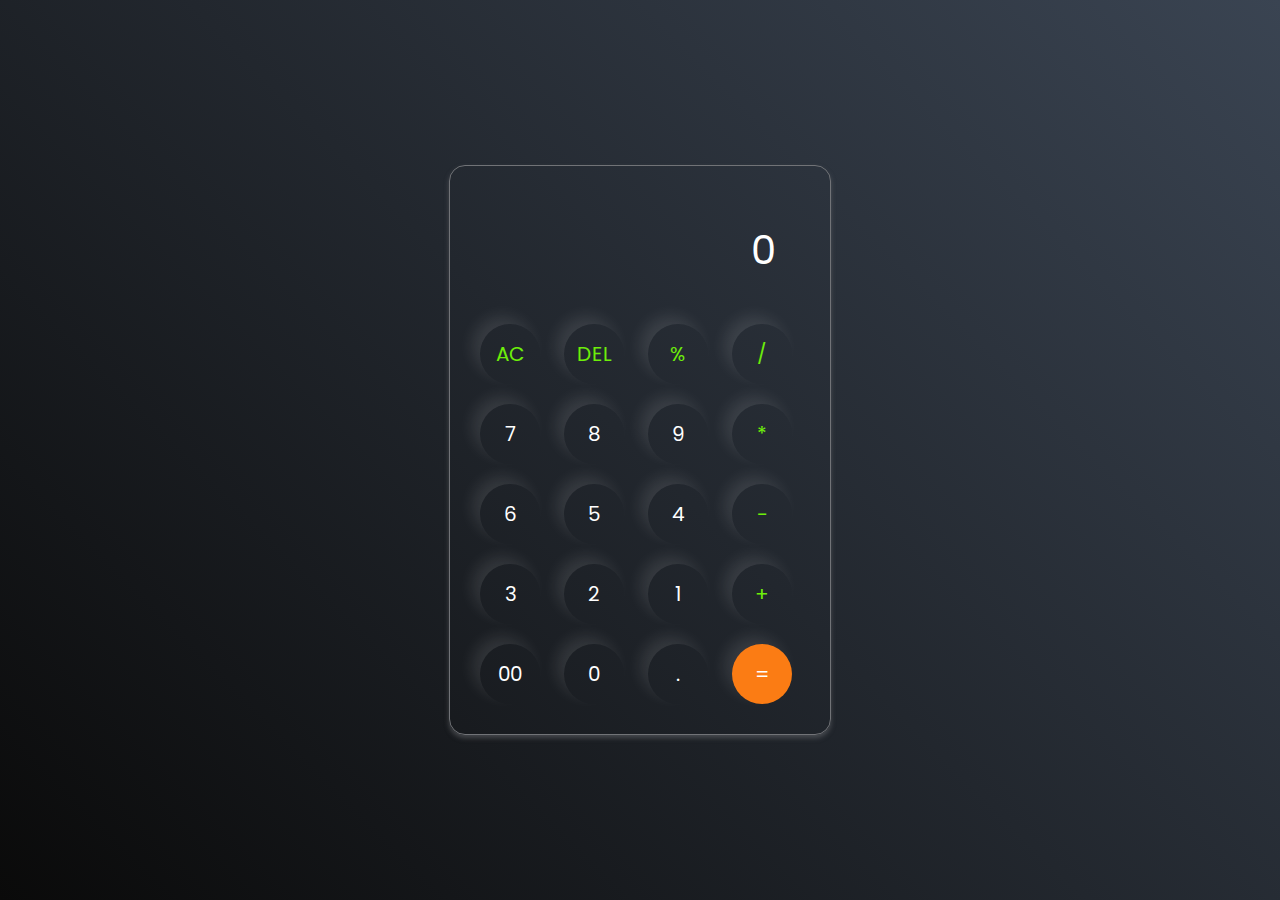
==== calculator/index.html @ 0c6b7f9a "Add files via upload" ====
<!DOCTYPE html>
<html lang="en">
<head>
    <meta charset="UTF-8">
    <meta name="viewport" content="width=device-width, initial-scale=1.0">
    <title>Calculator</title>
    <link rel="stylesheet" href="style.css">
</head>
<body>

    <div class="calculator">
    <input type="text" placeholder="0" id="inputbox">

    <div>
        <button class="operator">AC</button>
        <button class="operator">DEL</button>
        <button class="operator">%</button>
        <button class="operator">/</button>
    </div>
    <div>
        <button>7</button>
        <button>8</button>
        <button>9</button>
        <button class="operator">*</button>
    </div>
    <div>
        <button>6</button>
        <button>5</button>
        <button>4</button>
        <button class="operator">-</button>
    </div>
    <div>
        <button>3</button>
        <button>2</button>
        <button>1</button>
        <button class="operator">+</button>
    </div>
    <div>
        <button>00</button>
        <button>0</button>
        <button>.</button>
        <button class="eqlbtn">=</button>
    </div>
    </div>
    
    <script src="jvs.js"></script>
</body>
</html>
---- calculator/style.css ----
@import url('https://fonts.googleapis.com/css2?family=Poppins:ital,wght@0,100;0,200;0,300;0,400;0,500;0,600;0,700;0,800;0,900;1,100;1,200;1,300;1,400;1,500;1,600;1,700;1,800;1,900&display=swap');

*{
    margin: 0;
    padding: 0;
    box-sizing: border-box;
    font-family: "Poppins", serif;
}

body{
    width: 100%;
    height: 100vh;
    display: flex;
    justify-content: center;
    align-items: center;
    background: linear-gradient(45deg, #0a0a0a,#3a4452);
}

.calculator{
    border: 1px solid #717377;
    border-radius: 16px;
    padding: 20px;
    background: transparent;
    box-shadow: 0px 3px 5px rgb(113, 115, 119, 0.5);
}

input{
    width: 320px;
    border: none;
    padding: 24px;
    margin: 10px;
    background: transparent;
    box-shadow: 0px 3px 18px rgbs(84, 84, 84, 0.1);
    font-size:40px ;
    text-align: right;
    cursor: pointer;
}

input::placeholder{
    color: #fff;
}

button{
    width: 60px;
    height: 60px;
    margin: 10px;
    border-radius: 50%;
    border: none;
    background: transparent;
    color: #ffffff;
    font-size: 20px;
    box-shadow: -8px -8px 15px rgb(255, 255, 255, 0.1);
    cursor: pointer;
}

.eqlbtn{
    background-color: #fb7c14;
}

.operator{
    color: #6dee0a;
}
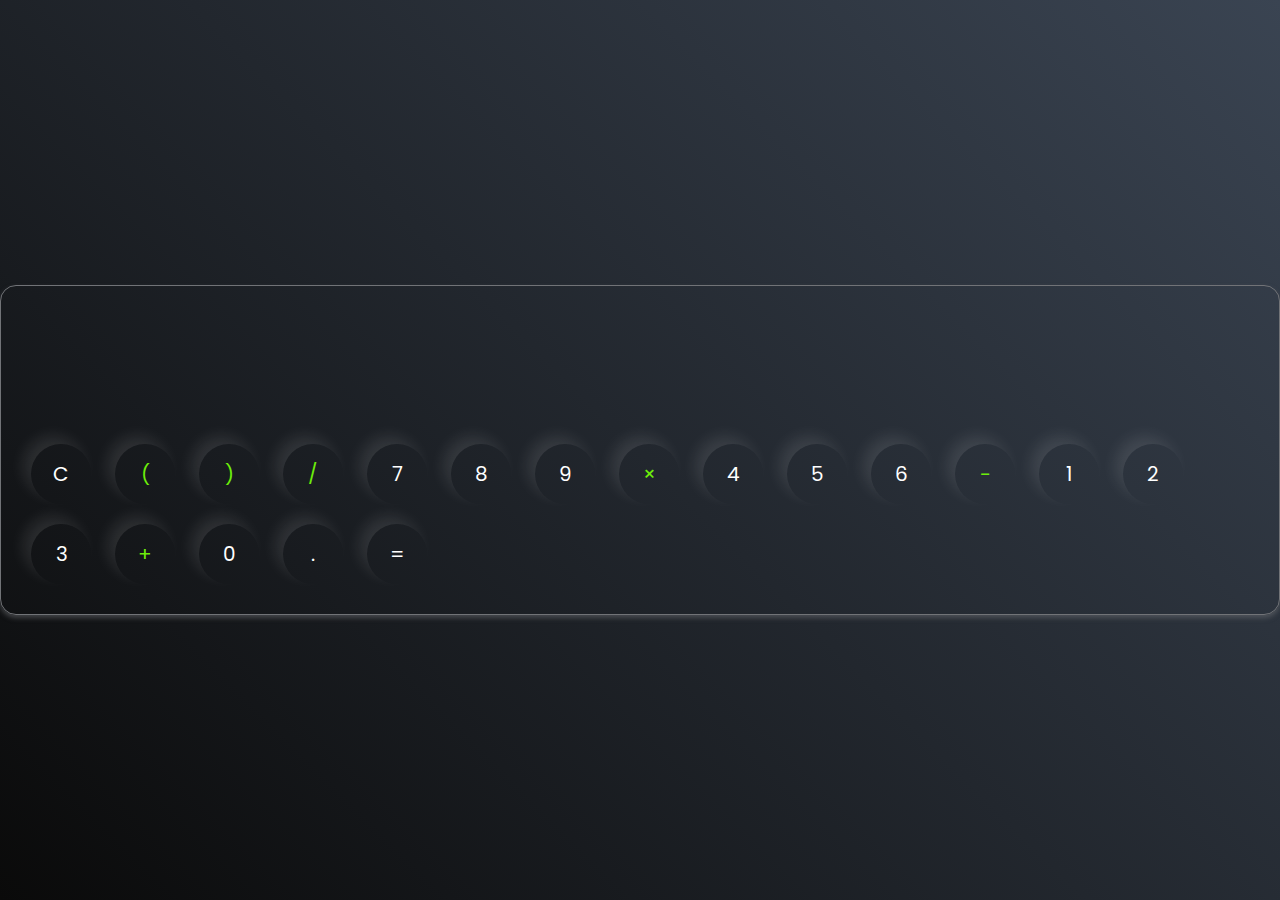
==== commit 4ad5263a: "Update index.html" ====
--- a/calculator/index.html
+++ b/calculator/index.html
@@ -3,46 +3,34 @@
 <head>
     <meta charset="UTF-8">
     <meta name="viewport" content="width=device-width, initial-scale=1.0">
-    <title>Calculator</title>
+    <title>Dark Calculator</title>
     <link rel="stylesheet" href="style.css">
 </head>
 <body>
-
     <div class="calculator">
-    <input type="text" placeholder="0" id="inputbox">
-
-    <div>
-        <button class="operator">AC</button>
-        <button class="operator">DEL</button>
-        <button class="operator">%</button>
-        <button class="operator">/</button>
+        <input type="text" class="display" readonly>
+        <div class="buttons">
+            <button class="clear">C</button>
+            <button class="operator">(</button>
+            <button class="operator">)</button>
+            <button class="operator">/</button>
+            <button>7</button>
+            <button>8</button>
+            <button>9</button>
+            <button class="operator">×</button>
+            <button>4</button>
+            <button>5</button>
+            <button>6</button>
+            <button class="operator">-</button>
+            <button>1</button>
+            <button>2</button>
+            <button>3</button>
+            <button class="operator">+</button>
+            <button>0</button>
+            <button>.</button>
+            <button class="equals" style="grid-column: span 2">=</button>
+        </div>
     </div>
-    <div>
-        <button>7</button>
-        <button>8</button>
-        <button>9</button>
-        <button class="operator">*</button>
-    </div>
-    <div>
-        <button>6</button>
-        <button>5</button>
-        <button>4</button>
-        <button class="operator">-</button>
-    </div>
-    <div>
-        <button>3</button>
-        <button>2</button>
-        <button>1</button>
-        <button class="operator">+</button>
-    </div>
-    <div>
-        <button>00</button>
-        <button>0</button>
-        <button>.</button>
-        <button class="eqlbtn">=</button>
-    </div>
-    </div>
-    
     <script src="jvs.js"></script>
 </body>
-</html>+</html>
--- a/calculator/style.css
+++ b/calculator/style.css
@@ -15,7 +15,6 @@
     align-items: center;
     background: linear-gradient(45deg, #0a0a0a,#3a4452);
 }
-
 .calculator{
     border: 1px solid #717377;
     border-radius: 16px;
@@ -59,4 +58,4 @@
 
 .operator{
     color: #6dee0a;
-}+}
